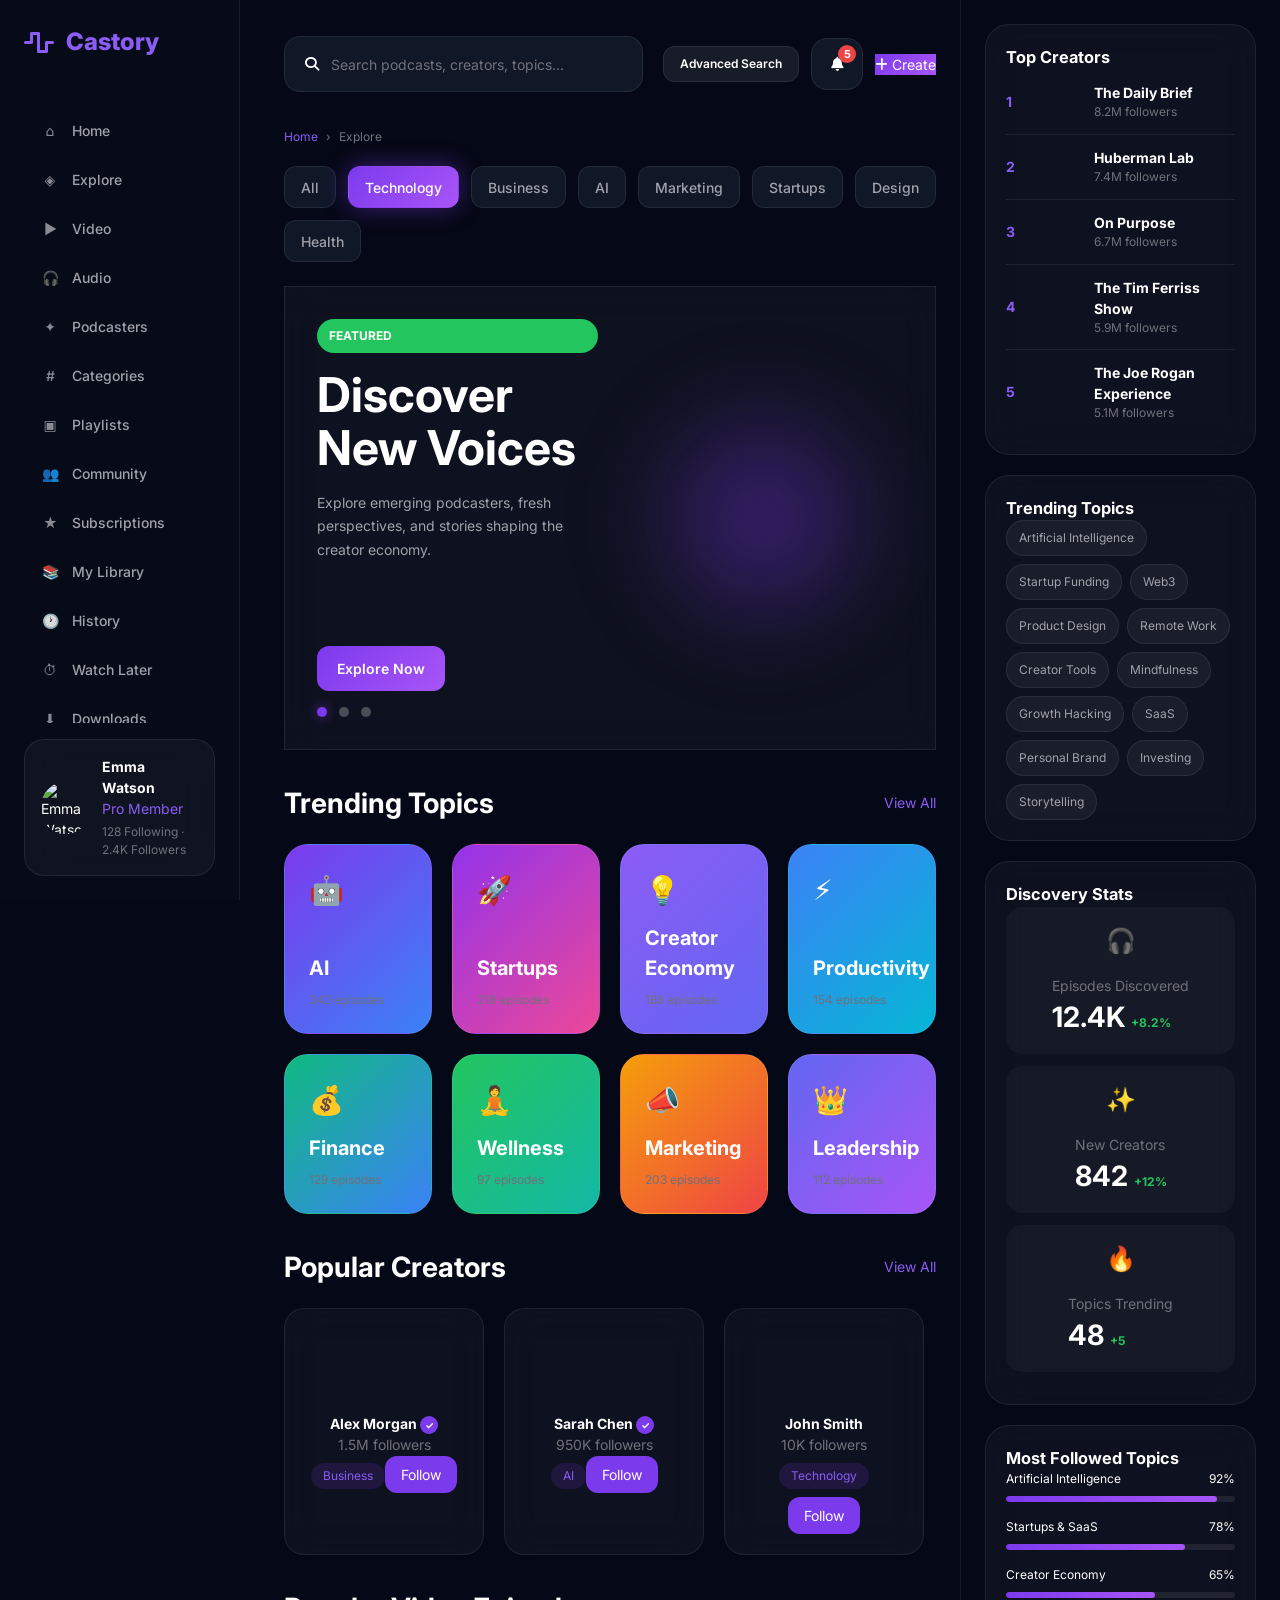
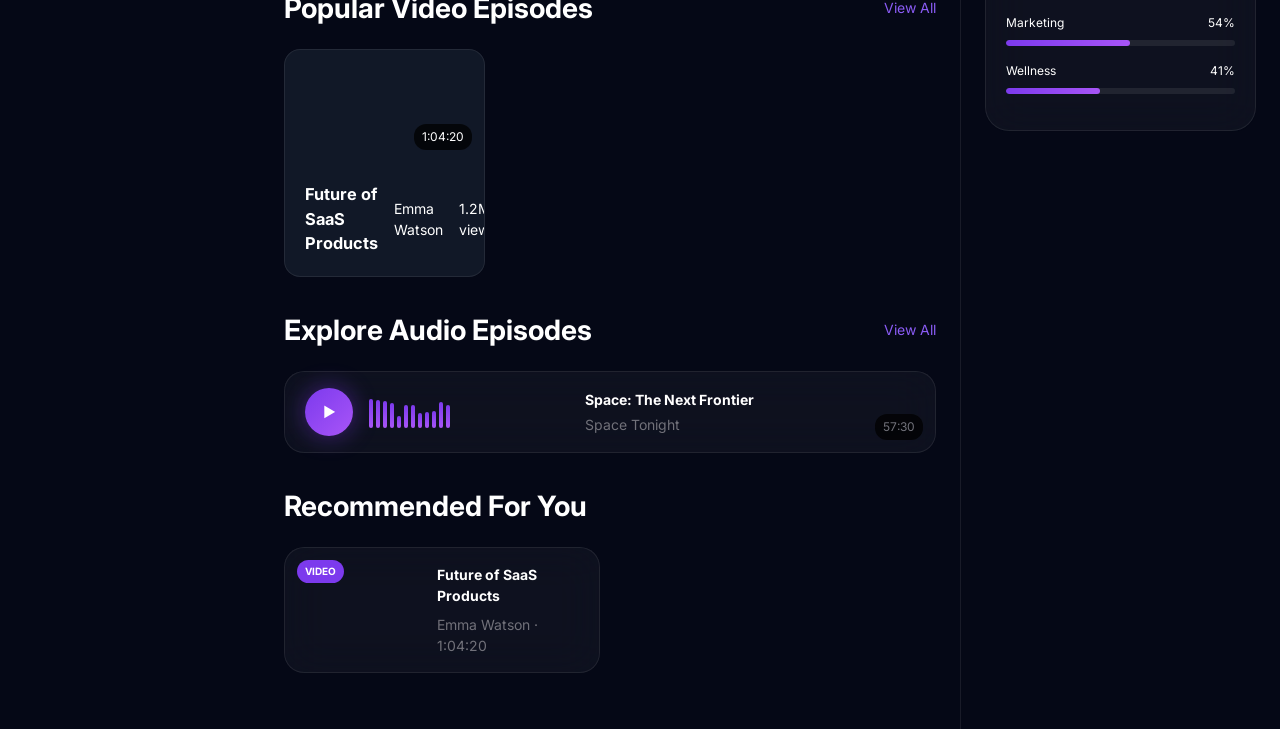
==== prototypes/explore/index.html @ 1b4f77cd "Phase 7 is ok" ====
<!DOCTYPE html>
<html lang="en">
<head>
<meta charset="UTF-8">
<meta name="viewport" content="width=device-width, initial-scale=1.0">
<title>Explore | Castory</title>
<link rel="preconnect" href="https://fonts.googleapis.com">
<link rel="preconnect" href="https://fonts.gstatic.com" crossorigin>
<link href="https://fonts.googleapis.com/css2?family=Inter:wght@400;500;600;700;800&display=swap" rel="stylesheet">
<link rel="stylesheet" href="https://cdnjs.cloudflare.com/ajax/libs/font-awesome/6.5.1/css/all.min.css">
<link rel="stylesheet" href="../shared/css/castory.css">
<link rel="stylesheet" href="page.css">
</head>
<body class="explore-page" data-castory-app>

<div class="app-three-col">

  <aside class="sidebar" id="sidebar">
    <button class="mobile-menu-btn" id="menuBtn" type="button" aria-label="Open menu">☰</button>
    <div class="logo">
      <i class="fa-solid fa-wave-square"></i>
      <span>Castory</span>
    </div>
    <nav class="nav-menu explore-nav">
      <a href="../home/index.html" class="nav-item"><span>⌂</span> Home</a>
      <a href="index.html" class="nav-item active"><span>◈</span> Explore</a>
      <a href="../trending-video/index.html" class="nav-item"><span>▶</span> Video</a>
      <a href="../trending-audio/index.html" class="nav-item"><span>🎧</span> Audio</a>
      <a href="../profile/index.html" class="nav-item"><span>✦</span> Podcasters</a>
      <a href="#" class="nav-item"><span>#</span> Categories</a>
      <a href="../library/index.html" class="nav-item"><span>▣</span> Playlists</a>
      <a href="#" class="nav-item"><span>👥</span> Community</a>
      <a href="#" class="nav-item"><span>★</span> Subscriptions</a>
      <a href="../library/index.html" class="nav-item"><span>📚</span> My Library</a>
      <a href="#" class="nav-item"><span>🕐</span> History</a>
      <a href="#" class="nav-item"><span>⏱</span> Watch Later</a>
      <a href="#" class="nav-item"><span>⬇</span> Downloads</a>
    </nav>
    <div class="profile-card glass sidebar-bottom">
      <img src="https://images.unsplash.com/photo-1494790108377-be9c29b29330?w=300" alt="Emma Watson">
      <div>
        <h4>Emma Watson</h4>
        <p class="text-accent">Pro Member</p>
        <p class="text-muted sidebar-stats">128 Following · 2.4K Followers</p>
      </div>
    </div>
  </aside>

  <main class="main-content">
    <header class="topbar">
      <div class="search-box">
        <i class="fa-solid fa-magnifying-glass"></i>
        <input type="search" id="searchInput" placeholder="Search podcasts, creators, topics..." aria-label="Search">
      </div>
      <div class="header-actions">
        <button class="btn btn-secondary btn-sm" type="button" id="advancedSearchBtn">Advanced Search</button>
        <button class="icon-btn" type="button" aria-label="Notifications">
          <i class="fa-solid fa-bell"></i>
          <span class="badge">5</span>
        </button>
        <div class="create-wrap">
          <button class="create-btn" id="createBtn" type="button"><i class="fa-solid fa-plus"></i> Create</button>
          <div class="create-menu" id="createMenu">
            <button type="button">New Episode</button>
            <button type="button">New Podcast</button>
            <button type="button">Upload Video</button>
          </div>
        </div>
      </div>
    </header>

    <nav class="breadcrumb" aria-label="Breadcrumb">
      <a href="../home/index.html">Home</a> › <span>Explore</span>
    </nav>

    <div class="filter-pills category-bar" id="categoryBar">
      <button class="pill" data-category="All">All</button>
      <button class="pill active" data-category="Technology">Technology</button>
      <button class="pill" data-category="Business">Business</button>
      <button class="pill" data-category="AI">AI</button>
      <button class="pill" data-category="Marketing">Marketing</button>
      <button class="pill" data-category="Startups">Startups</button>
      <button class="pill" data-category="Design">Design</button>
      <button class="pill" data-category="Health">Health</button>
    </div>

    <section class="explore-hero glass" id="exploreHero">
      <div class="explore-hero-content">
        <span class="featured-badge">FEATURED</span>
        <h1 id="heroTitle">Discover New Voices</h1>
        <p id="heroDesc">Explore emerging podcasters, fresh perspectives, and stories shaping the creator economy.</p>
        <div class="avatar-stack" id="heroAvatars"></div>
        <button class="btn btn-primary explore-cta" type="button">Explore Now</button>
        <div class="indicators" id="heroDots"></div>
      </div>
      <div class="explore-hero-visual">
        <div class="hero-glow"></div>
        <img id="heroImage" src="" alt="Featured podcaster">
      </div>
    </section>

    <section class="section">
      <div class="section-header">
        <h2>Trending Topics</h2>
        <a href="#">View All</a>
      </div>
      <div class="topic-grid" id="topicGrid"></div>
    </section>

    <section class="section">
      <div class="section-header">
        <h2>Popular Creators</h2>
        <a href="../profile/index.html">View All</a>
      </div>
      <div class="creators-scroll horizontal-scroll" id="creatorsScroll"></div>
    </section>

    <section class="section">
      <div class="section-header">
        <h2>Popular Video Episodes</h2>
        <a href="../trending-video/index.html">View All</a>
      </div>
      <div class="episode-grid" id="videoGrid"></div>
    </section>

    <section class="section">
      <div class="section-header">
        <h2>Explore Audio Episodes</h2>
        <a href="../trending-audio/index.html">View All</a>
      </div>
      <div class="audio-explore-list" id="audioList"></div>
    </section>

    <section class="section">
      <div class="section-header">
        <h2>Recommended For You</h2>
      </div>
      <div class="recommended-grid" id="recommendedGrid"></div>
    </section>
  </main>

  <aside class="right-panel">
    <div class="widget glass">
      <h3>Top Creators</h3>
      <div id="topCreatorsWidget"></div>
    </div>
    <div class="widget glass">
      <h3>Trending Topics</h3>
      <div class="tag-cloud" id="tagCloud"></div>
    </div>
    <div class="widget glass">
      <h3>Discovery Stats</h3>
      <div id="discoveryStats"></div>
    </div>
    <div class="widget glass">
      <h3>Most Followed Topics</h3>
      <div id="followedTopics"></div>
    </div>
  </aside>
</div>

<nav class="bottom-nav" id="bottomNav" aria-label="Mobile navigation"></nav>
<div class="sidebar-backdrop" id="sidebarBackdrop"></div>

<script src="../shared/js/utils.js"></script>
<script src="../shared/js/storage.js"></script>
<script src="../shared/js/mock-data.js"></script>
<script src="../shared/js/components/sidebar.js"></script>
<script src="../shared/js/components/filters.js"></script>
<script src="../shared/js/components/nav.js"></script>
<script src="../shared/js/components/global-player.js"></script>
<script src="../shared/js/components/notifications.js"></script>
<script src="../shared/js/components/search.js"></script>
<script src="../shared/js/castory.js"></script>
<script src="script.js"></script>
</body>
</html>
---- prototypes/shared/css/castory.css ----
/**
 * Castory Design System — single CSS bundle
 *
 * Usage in HTML:
 *   <link rel="stylesheet" href="../shared/css/castory.css">
 *
 * @see docs/DESIGN-SYSTEM.md
 */

@import url('tokens.css');
@import url('reset.css');
@import url('utilities.css');
@import url('layout.css');
@import url('components/buttons.css');
@import url('components/cards.css');
@import url('components/forms.css');
@import url('components/navigation.css');
@import url('components/badges.css');
@import url('components/player.css');
@import url('components/pagination.css');
@import url('components/tables.css');
@import url('components/charts.css');
@import url('components/global-shell.css');
---- prototypes/explore/page.css ----
/* Castory Explore — page-specific overrides */

.explore-page .app-three-col {
  grid-template-columns: var(--sidebar-width) 1fr var(--right-panel-width);
}

.explore-nav {
  display: flex;
  flex-direction: column;
  gap: var(--space-1);
  flex: 1;
  overflow-y: auto;
  margin: var(--space-4) 0;
}

.explore-nav .nav-item {
  display: flex;
  align-items: center;
  gap: var(--space-3);
  padding: var(--space-3) var(--space-4);
  border-radius: var(--radius-md);
  color: var(--color-text-secondary);
  font-size: var(--text-body);
  transition: var(--transition);
}

.explore-nav .nav-item span:first-child {
  width: 20px;
  text-align: center;
  opacity: 0.85;
}

.explore-nav .nav-item:hover {
  background: rgba(255, 255, 255, 0.05);
  color: var(--color-text);
}

.explore-nav .nav-item.active {
  background: rgba(124, 58, 237, 0.2);
  color: var(--color-text);
  box-shadow: 0 0 20px rgba(124, 58, 237, 0.25);
  border: 1px solid rgba(124, 58, 237, 0.35);
}

.sidebar-bottom {
  margin-top: auto;
}

.sidebar-stats {
  font-size: var(--text-meta);
  margin-top: var(--space-1);
}

.breadcrumb {
  font-size: var(--text-meta);
  color: var(--color-text-muted);
  margin-bottom: var(--space-5);
}

.breadcrumb a {
  color: var(--color-primary-hover);
}

.category-bar {
  margin-bottom: var(--space-6);
  flex-wrap: wrap;
}

.btn-sm {
  padding: var(--space-2) var(--space-4);
  font-size: var(--text-meta);
}

/* Hero split layout */
.explore-hero {
  display: grid;
  grid-template-columns: 1fr 1fr;
  gap: var(--space-6);
  padding: var(--space-8);
  margin-bottom: var(--space-8);
  min-height: 360px;
  position: relative;
  overflow: hidden;
}

.explore-hero-content {
  display: flex;
  flex-direction: column;
  justify-content: center;
  z-index: 1;
}

.explore-hero-content h1 {
  font-size: clamp(32px, 4vw, 48px);
  margin: var(--space-4) 0;
  line-height: 1.1;
}

.explore-hero-content p {
  color: var(--color-text-secondary);
  line-height: 1.7;
  max-width: 480px;
}

.avatar-stack {
  display: flex;
  margin: var(--space-5) 0;
}

.avatar-stack img {
  width: 44px;
  height: 44px;
  border-radius: var(--radius-full);
  object-fit: cover;
  border: 2px solid var(--color-bg-primary);
  margin-left: -10px;
}

.avatar-stack img:first-child {
  margin-left: 0;
}

.explore-cta {
  align-self: flex-start;
  margin-bottom: var(--space-4);
}

.explore-hero-visual {
  position: relative;
  display: flex;
  align-items: center;
  justify-content: center;
}

.hero-glow {
  position: absolute;
  width: 280px;
  height: 280px;
  border-radius: var(--radius-full);
  background: radial-gradient(circle, rgba(124, 58, 237, 0.45), transparent 70%);
  filter: blur(40px);
}

.explore-hero-visual img {
  width: 100%;
  max-width: 340px;
  height: 340px;
  object-fit: cover;
  border-radius: var(--radius-xl);
  border: 1px solid rgba(124, 58, 237, 0.3);
  box-shadow: var(--shadow-glow);
  position: relative;
  z-index: 1;
}

.indicators {
  display: flex;
  gap: var(--space-3);
}

.dot {
  width: 10px;
  height: 10px;
  border-radius: var(--radius-full);
  background: rgba(255, 255, 255, 0.25);
  cursor: pointer;
  transition: var(--transition);
  border: none;
  padding: 0;
}

.dot.active {
  background: var(--color-primary);
  box-shadow: 0 0 12px rgba(124, 58, 237, 0.6);
}

/* Topic cards */
.topic-grid {
  display: grid;
  grid-template-columns: repeat(4, minmax(0, 1fr));
  gap: var(--space-5);
}

.topic-card {
  padding: var(--space-6);
  border-radius: var(--radius-xl);
  border: 1px solid var(--color-border);
  cursor: pointer;
  transition: var(--transition);
  min-height: 140px;
  display: flex;
  flex-direction: column;
  justify-content: space-between;
}

.topic-card:hover,
.topic-card.is-active {
  transform: translateY(-4px);
  border-color: var(--color-border-hover);
  box-shadow: var(--shadow-glow);
}

.topic-card.is-active {
  outline: 2px solid var(--color-primary);
}

.topic-card .topic-icon {
  font-size: 28px;
  margin-bottom: var(--space-3);
}

.topic-card h3 {
  font-size: var(--text-card-title);
  margin-bottom: var(--space-2);
}

.topic-card p {
  font-size: var(--text-meta);
  color: var(--color-text-muted);
}

/* Creator cards horizontal */
.creator-card {
  width: 200px;
  padding: var(--space-5);
  border-radius: var(--radius-lg);
  border: 1px solid var(--color-border);
  text-align: center;
  transition: var(--transition);
}

.creator-card:hover {
  transform: translateY(-4px);
  border-color: var(--color-border-hover);
}

.creator-card img {
  width: 72px;
  height: 72px;
  border-radius: var(--radius-full);
  object-fit: cover;
  margin: 0 auto var(--space-3);
}

.creator-card .category-tag {
  display: inline-block;
  font-size: var(--text-meta);
  padding: var(--space-1) var(--space-3);
  border-radius: var(--radius-full);
  background: rgba(124, 58, 237, 0.15);
  color: var(--color-primary-hover);
  margin: var(--space-2) 0;
}

.creator-card .follow-btn.following {
  background: rgba(34, 197, 94, 0.15);
  color: var(--color-success);
  border-color: var(--color-success);
}

/* Audio explore rows */
.audio-explore-list {
  display: flex;
  flex-direction: column;
  gap: var(--space-4);
}

.audio-explore-row {
  display: flex;
  align-items: center;
  gap: var(--space-4);
  padding: var(--space-4) var(--space-5);
  border-radius: var(--radius-lg);
  border: 1px solid var(--color-border);
  transition: var(--transition);
}

.audio-explore-row:hover {
  border-color: var(--color-border-hover);
  background: rgba(255, 255, 255, 0.02);
}

.audio-explore-row .play-btn {
  flex-shrink: 0;
}

.audio-explore-row .waveform {
  flex: 1;
  max-width: 200px;
}

.audio-explore-row .audio-info {
  flex: 1;
  min-width: 0;
}

.audio-explore-row .audio-info h4 {
  margin-bottom: var(--space-1);
}

.audio-explore-row .duration-badge {
  font-size: var(--text-meta);
  color: var(--color-text-muted);
  flex-shrink: 0;
}

/* Recommended grid */
.recommended-grid {
  display: grid;
  grid-template-columns: repeat(2, minmax(0, 1fr));
  gap: var(--space-5);
}

.recommended-card {
  display: flex;
  gap: var(--space-4);
  padding: var(--space-4);
  border-radius: var(--radius-lg);
  border: 1px solid var(--color-border);
  transition: var(--transition);
}

.recommended-card:hover {
  border-color: var(--color-border-hover);
  transform: translateY(-2px);
}

.recommended-card img {
  width: 120px;
  height: 80px;
  object-fit: cover;
  border-radius: var(--radius-sm);
  flex-shrink: 0;
}

.recommended-card .rec-meta {
  flex: 1;
  min-width: 0;
}

.recommended-card .rec-meta h4 {
  margin-bottom: var(--space-2);
}

/* Right panel widgets */
.tag-cloud {
  display: flex;
  flex-wrap: wrap;
  gap: var(--space-2);
}

.tag-cloud button {
  font-size: var(--text-meta);
  padding: var(--space-2) var(--space-3);
  border-radius: var(--radius-full);
  background: rgba(255, 255, 255, 0.05);
  color: var(--color-text-secondary);
  border: 1px solid var(--color-border);
  transition: var(--transition);
  cursor: pointer;
}

.tag-cloud button:hover {
  border-color: var(--color-primary);
  color: var(--color-primary-hover);
}

.stat-card {
  display: flex;
  align-items: center;
  gap: var(--space-4);
  padding: var(--space-4);
  border-radius: var(--radius-md);
  background: rgba(255, 255, 255, 0.03);
  margin-bottom: var(--space-3);
}

.stat-card .stat-icon {
  font-size: 24px;
}

.stat-card .stat-value {
  font-size: var(--text-section-title);
  font-weight: var(--font-weight-bold);
}

.stat-card .stat-trend {
  font-size: var(--text-meta);
  color: var(--color-success);
}

.progress-topic {
  margin-bottom: var(--space-4);
}

.progress-topic-header {
  display: flex;
  justify-content: space-between;
  font-size: var(--text-meta);
  margin-bottom: var(--space-2);
}

.progress-bar {
  height: 6px;
  background: rgba(255, 255, 255, 0.08);
  border-radius: var(--radius-full);
  overflow: hidden;
}

.progress-bar-fill {
  height: 100%;
  background: linear-gradient(90deg, var(--color-primary), var(--color-secondary));
  border-radius: var(--radius-full);
  transition: width 0.6s ease;
}

.ranking-item {
  display: flex;
  align-items: center;
  gap: var(--space-3);
  padding: var(--space-3) 0;
  border-bottom: 1px solid var(--color-border);
}

.ranking-item:last-child {
  border-bottom: none;
}

.ranking-item .rank {
  font-weight: var(--font-weight-bold);
  color: var(--color-primary-hover);
  width: 24px;
}

.ranking-item img {
  width: 40px;
  height: 40px;
  border-radius: var(--radius-sm);
  object-fit: cover;
}

.ranking-item .rank-info {
  flex: 1;
  min-width: 0;
}

.ranking-item .rank-info p {
  font-size: var(--text-meta);
  color: var(--color-text-muted);
}

.create-wrap {
  position: relative;
}

.create-menu {
  display: none;
  position: absolute;
  top: calc(100% + 8px);
  right: 0;
  min-width: 180px;
  background: var(--color-card);
  border: 1px solid var(--color-border);
  border-radius: var(--radius-md);
  padding: var(--space-2);
  z-index: var(--z-dropdown);
}

.create-menu.is-open {
  display: block;
}

.create-menu button {
  display: block;
  width: 100%;
  text-align: left;
  padding: var(--space-3) var(--space-4);
  border-radius: var(--radius-sm);
  color: var(--color-text-secondary);
  transition: var(--transition);
}

.create-menu button:hover {
  background: rgba(255, 255, 255, 0.05);
  color: var(--color-text);
}

.bottom-nav a.active {
  color: var(--color-primary-hover);
}

@media (max-width: 1024px) {
  .topic-grid {
    grid-template-columns: repeat(2, minmax(0, 1fr));
  }

  .explore-hero {
    grid-template-columns: 1fr;
  }

  .explore-hero-visual {
    order: -1;
  }

  .explore-hero-visual img {
    max-width: 280px;
    height: 280px;
  }
}

@media (max-width: 768px) {
  .topic-grid {
    grid-template-columns: repeat(2, minmax(0, 1fr));
    gap: var(--space-3);
  }

  .recommended-grid {
    grid-template-columns: 1fr;
  }

  .explore-hero {
    padding: var(--space-5);
  }

  .creators-scroll .creator-card {
    width: 170px;
  }

  .audio-explore-row .waveform {
    display: none;
  }

  .btn-sm {
    display: none;
  }
}
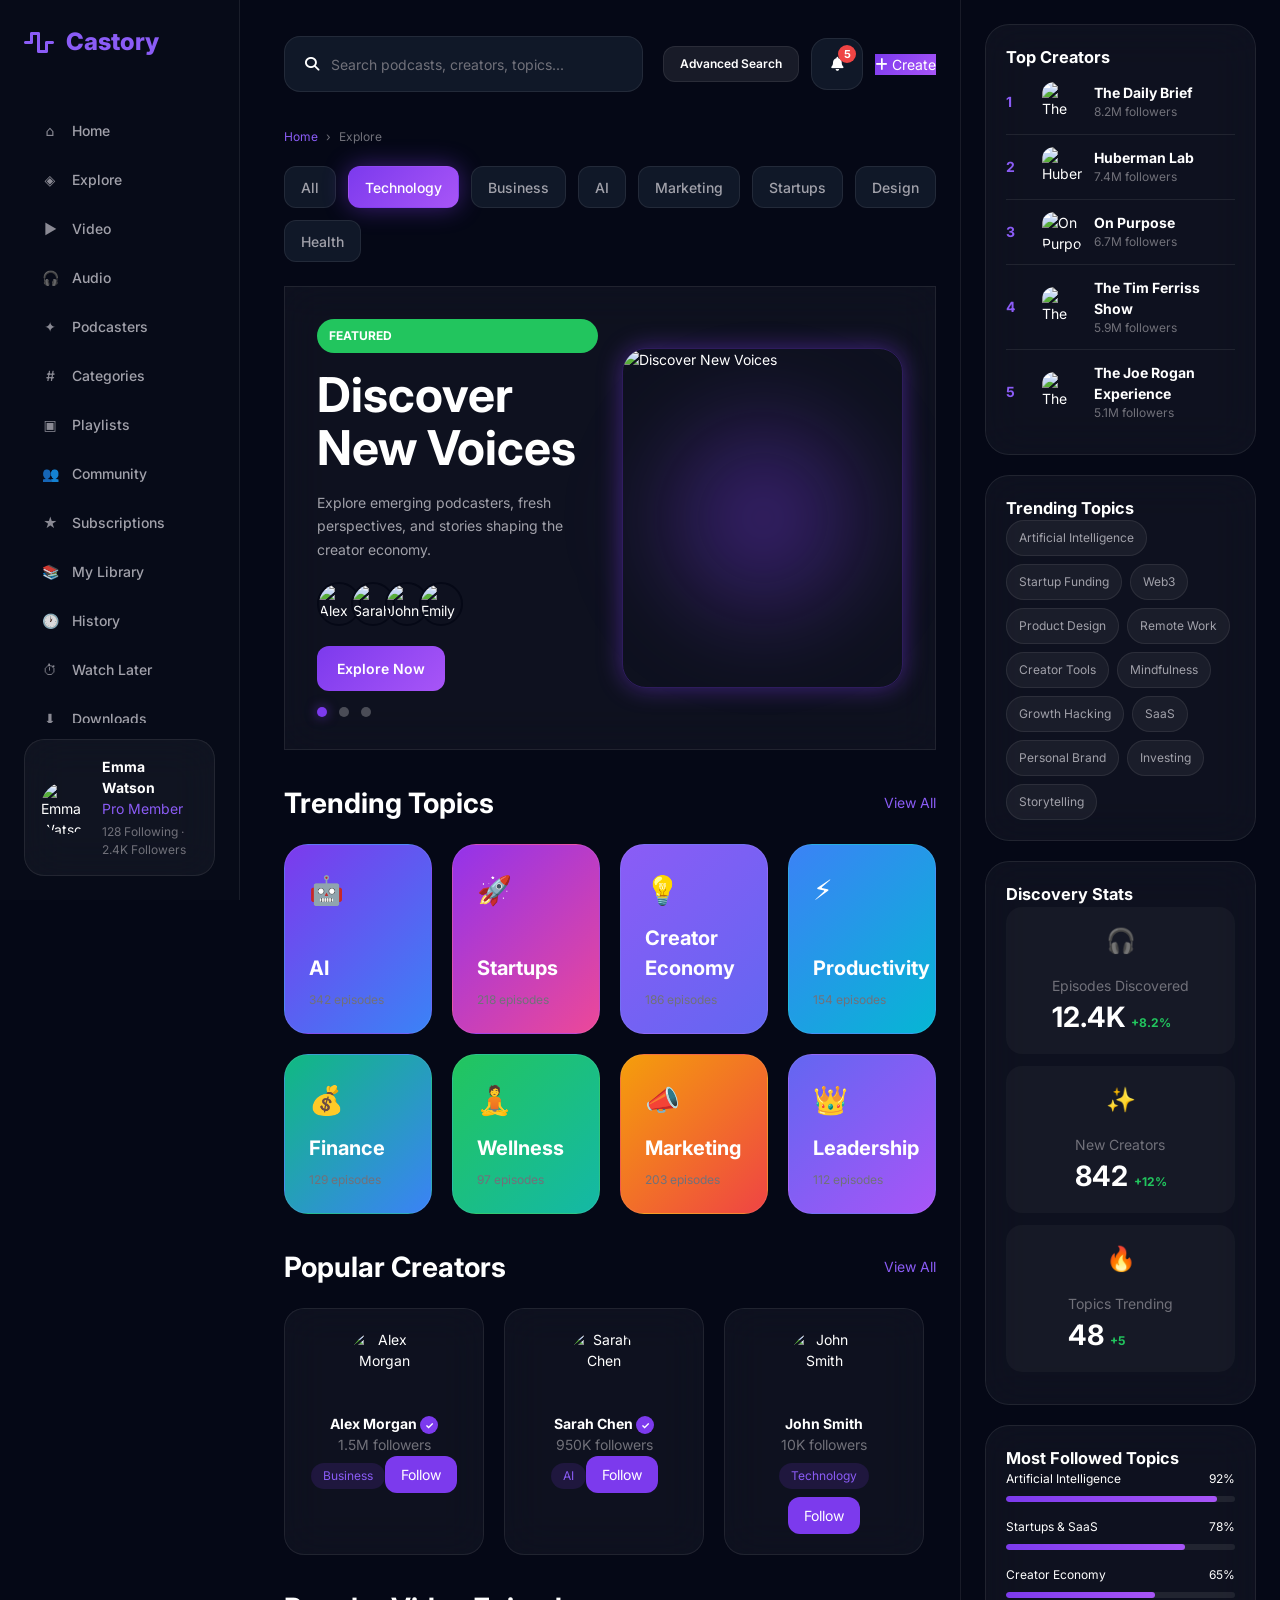
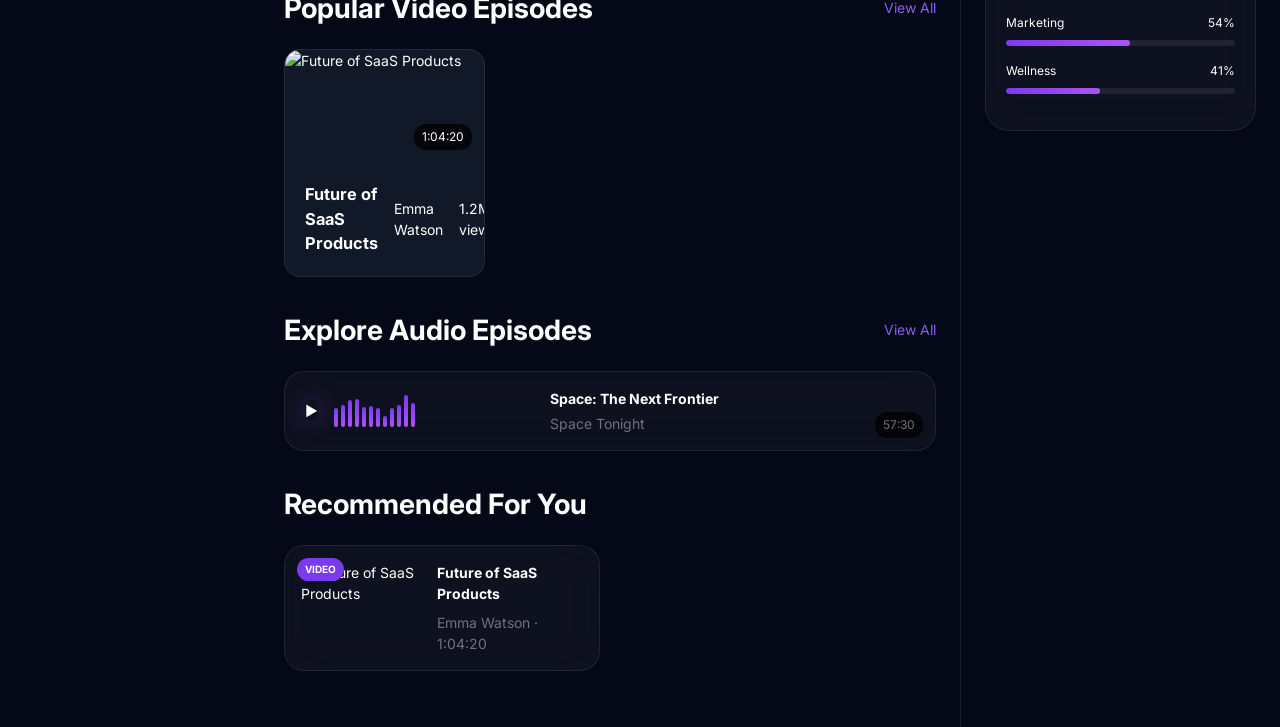
==== commit d52429bf: "Player is ok" ====
--- a/prototypes/explore/index.html
+++ b/prototypes/explore/index.html
@@ -164,10 +164,14 @@
 
 <script src="../shared/js/utils.js"></script>
 <script src="../shared/js/storage.js"></script>
+<script src="../shared/js/library-data.js"></script>
 <script src="../shared/js/mock-data.js"></script>
 <script src="../shared/js/components/sidebar.js"></script>
 <script src="../shared/js/components/filters.js"></script>
 <script src="../shared/js/components/nav.js"></script>
+<script src="../shared/js/components/player.js"></script>
+<script src="../shared/js/components/quick-play.js"></script>
+<script src="../shared/js/components/library-actions.js"></script>
 <script src="../shared/js/components/global-player.js"></script>
 <script src="../shared/js/components/notifications.js"></script>
 <script src="../shared/js/components/search.js"></script>
